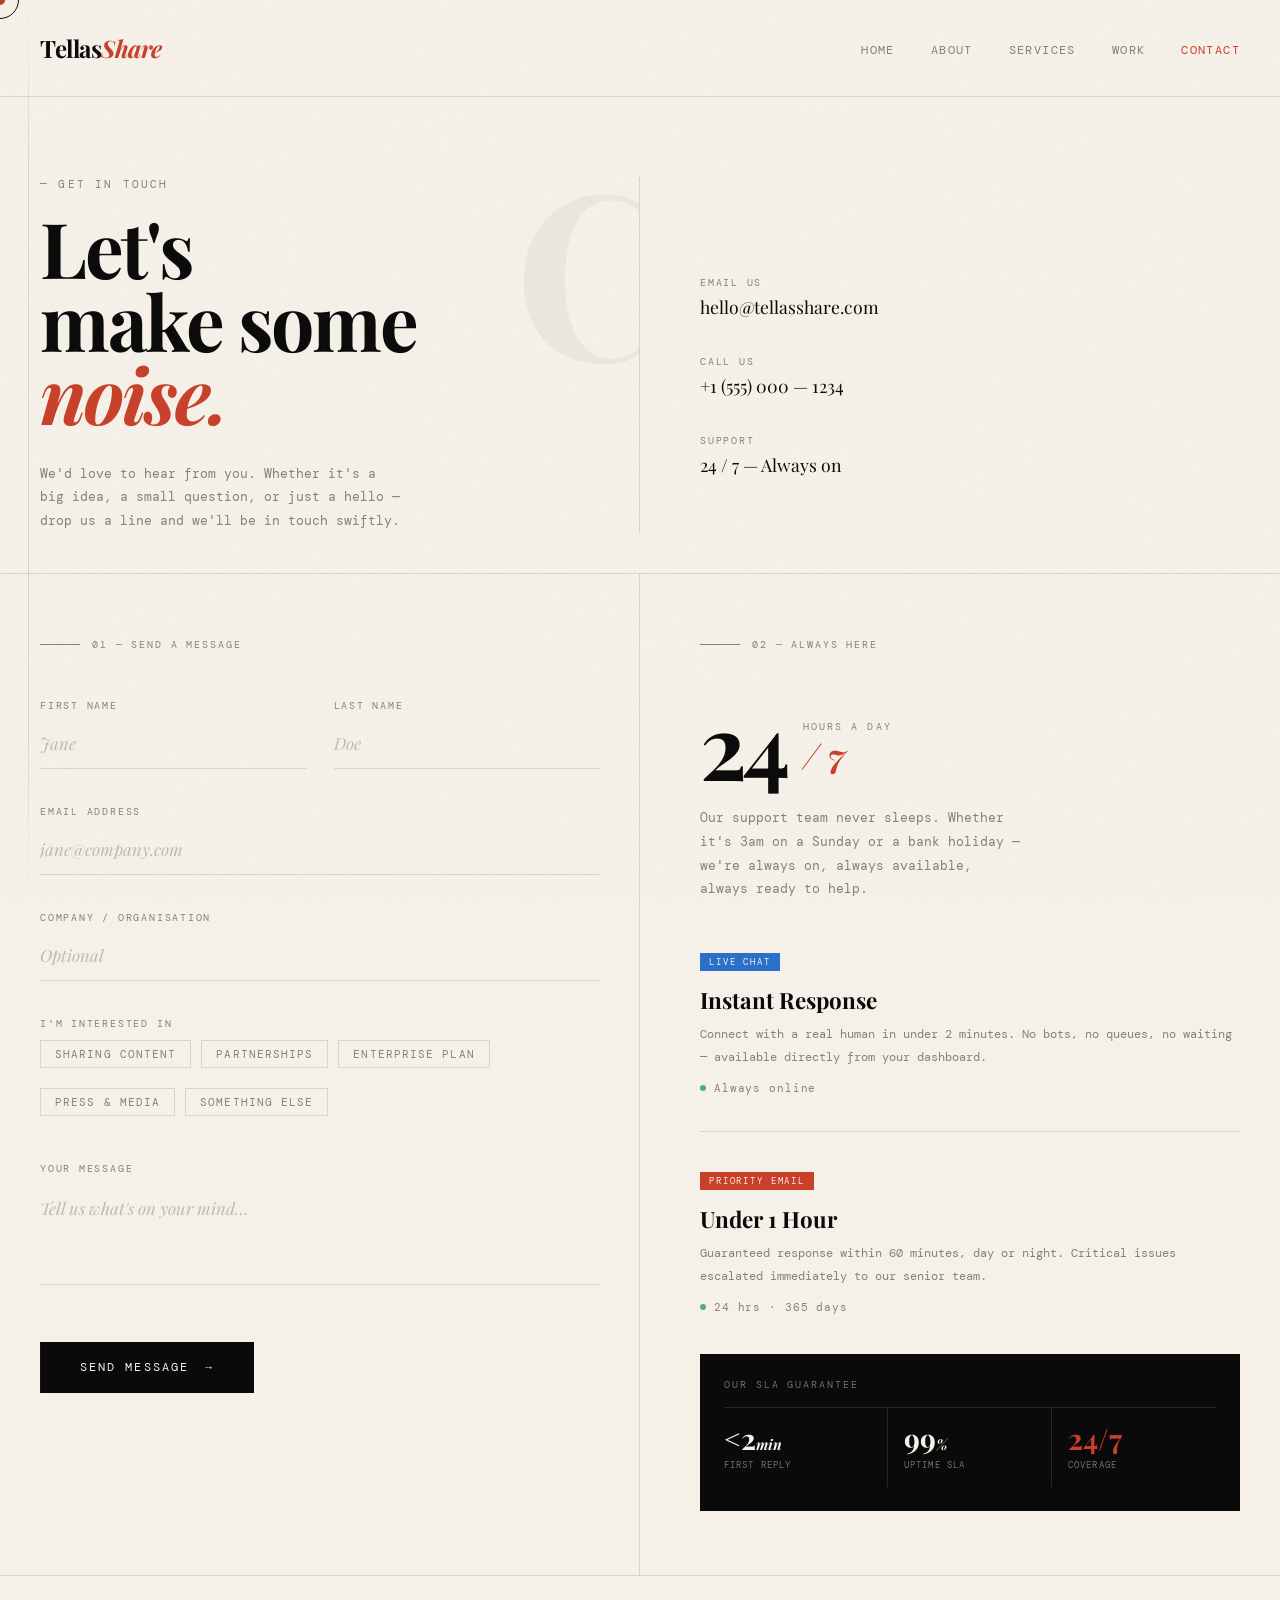
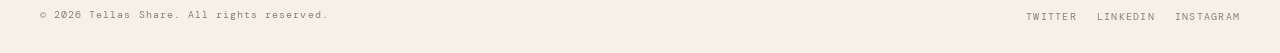
==== contact.html @ 6e826fe4 "Add new and updated files" ====
<!DOCTYPE html>
<html lang="en">
<head>
    <meta charset="UTF-8">
    <meta name="viewport" content="width=device-width, initial-scale=1.0">
    <title>Contact - Tellas Share</title>
    <link rel="preconnect" href="https://fonts.googleapis.com">
    <link href="https://fonts.googleapis.com/css2?family=Playfair+Display:ital,wght@0,400;0,700;1,400&family=DM+Mono:wght@300;400&display=swap" rel="stylesheet">
    <style>
        /* ── Variables ─────────────────────────────────────── */
        :root {
            --ink:    #0a0a0a;
            --paper:  #f5f0e8;
            --accent: #c8402a;
            --accent2:#2a6fc8;
            --muted:  #8a8070;
            --line:   rgba(10,10,10,0.12);
        }

        /* ── Reset ─────────────────────────────────────────── */
        *, *::before, *::after { box-sizing: border-box; margin: 0; padding: 0; }
        html { scroll-behavior: smooth; }

        /* ── Base ──────────────────────────────────────────── */
        body {
            background: var(--paper);
            color: var(--ink);
            font-family: 'DM Mono', monospace;
            min-height: 100vh;
            overflow-x: hidden;
            cursor: none;
        }

        /* ── Noise overlay ─────────────────────────────────── */
        body::before {
            content: '';
            position: fixed; inset: 0;
            background-image: url("data:image/svg+xml,%3Csvg viewBox='0 0 256 256' xmlns='http://www.w3.org/2000/svg'%3E%3Cfilter id='n'%3E%3CfeTurbulence type='fractalNoise' baseFrequency='0.9' numOctaves='4' stitchTiles='stitch'/%3E%3C/filter%3E%3Crect width='100%25' height='100%25' filter='url(%23n)' opacity='0.04'/%3E%3C/svg%3E");
            pointer-events: none;
            z-index: 1000;
            opacity: 0.5;
        }

        /* ── Custom cursor ─────────────────────────────────── */
        .cursor {
            position: fixed;
            width: 10px; height: 10px;
            background: var(--accent);
            border-radius: 50%;
            pointer-events: none;
            z-index: 9999;
            transform: translate(-50%, -50%);
            transition: width 0.2s, height 0.2s, background 0.2s;
            mix-blend-mode: multiply;
        }
        .cursor-ring {
            position: fixed;
            width: 38px; height: 38px;
            border: 1.5px solid var(--ink);
            border-radius: 50%;
            pointer-events: none;
            z-index: 9998;
            transform: translate(-50%, -50%);
            transition: width 0.3s, height 0.3s, border-color 0.2s;
        }

        /* ── Vertical decorative line ──────────────────────── */
        .vline {
            position: fixed;
            left: 28px; top: 0; bottom: 0;
            width: 1px;
            background: linear-gradient(to bottom, transparent, var(--line) 20%, var(--line) 80%, transparent);
            pointer-events: none;
        }

        /* ── Navigation ────────────────────────────────────── */
        nav {
            display: flex;
            justify-content: space-between;
            align-items: center;
            padding: 32px 40px;
            border-bottom: 1px solid var(--line);
        }
        .logo {
            font-family: 'Playfair Display', serif;
            font-size: 1.5rem;
            font-weight: 700;
            letter-spacing: -0.02em;
            color: var(--ink);
            text-decoration: none;
        }
        .logo span { color: var(--accent); font-style: italic; }
        .nav-links { display: flex; gap: 36px; list-style: none; }
        .nav-links a {
            font-family: 'DM Mono', monospace;
            font-size: 0.72rem;
            letter-spacing: 0.12em;
            text-transform: uppercase;
            color: var(--muted);
            text-decoration: none;
            transition: color 0.2s;
        }
        .nav-links a:hover  { color: var(--ink); }
        .nav-links a.active { color: var(--accent); }

        /* ── Hero ──────────────────────────────────────────── */
        .hero {
            padding: 80px 40px 40px;
            display: grid;
            grid-template-columns: 1fr 1fr;
            border-bottom: 1px solid var(--line);
        }
        .hero-left {
            padding-right: 60px;
            border-right: 1px solid var(--line);
            position: relative;
            overflow: hidden;
        }
        .stamp {
            font-family: 'Playfair Display', serif;
            font-size: 18vw;
            line-height: 1;
            font-weight: 700;
            color: rgba(10,10,10,0.04);
            position: absolute;
            right: -2vw; top: -2vw;
            pointer-events: none;
            user-select: none;
            letter-spacing: -0.05em;
        }
        .hero-label {
            font-size: 0.68rem;
            letter-spacing: 0.2em;
            text-transform: uppercase;
            color: var(--muted);
            margin-bottom: 20px;
            opacity: 0;
            animation: fadeUp 0.7s 0.1s forwards;
        }
        .hero-title {
            font-family: 'Playfair Display', serif;
            font-size: clamp(3.5rem, 6vw, 6.5rem);
            line-height: 0.95;
            letter-spacing: -0.03em;
            font-weight: 700;
            margin-bottom: 32px;
            opacity: 0;
            animation: fadeUp 0.8s 0.2s forwards;
        }
        .hero-title em { font-style: italic; color: var(--accent); }
        .hero-desc {
            font-size: 0.82rem;
            line-height: 1.8;
            color: var(--muted);
            max-width: 360px;
            opacity: 0;
            animation: fadeUp 0.8s 0.35s forwards;
        }
        .hero-right {
            padding-left: 60px;
            display: flex;
            flex-direction: column;
            justify-content: flex-end;
            padding-bottom: 20px;
        }
        .info-block {
            margin-bottom: 36px;
            opacity: 0;
            animation: fadeUp 0.8s forwards;
        }
        .info-block:nth-child(1) { animation-delay: 0.3s; }
        .info-block:nth-child(2) { animation-delay: 0.45s; }
        .info-block:nth-child(3) { animation-delay: 0.6s; }
        .info-label {
            font-size: 0.62rem;
            letter-spacing: 0.18em;
            text-transform: uppercase;
            color: var(--muted);
            margin-bottom: 6px;
        }
        .info-value {
            font-family: 'Playfair Display', serif;
            font-size: 1.1rem;
            color: var(--ink);
            text-decoration: none;
            display: inline-block;
            transition: color 0.2s;
        }
        .info-value:hover { color: var(--accent); }

        /* ── Contact section ───────────────────────────────── */
        .contact-section {
            display: grid;
            grid-template-columns: 1fr 1fr;
            min-height: 65vh;
        }

        /* ── Form panel ────────────────────────────────────── */
        .form-panel {
            padding: 64px 40px;
            border-right: 1px solid var(--line);
        }
        .section-counter {
            font-size: 0.65rem;
            letter-spacing: 0.18em;
            text-transform: uppercase;
            color: var(--muted);
            margin-bottom: 48px;
            display: flex;
            align-items: center;
            gap: 12px;
        }
        .section-counter::before {
            content: '';
            width: 40px; height: 1px;
            background: var(--muted);
            display: block;
        }
        .form-group {
            margin-bottom: 36px;
            opacity: 0;
            animation: fadeUp 0.7s forwards;
        }
        .form-group:nth-child(1) { animation-delay: 0.5s; }
        .form-group:nth-child(2) { animation-delay: 0.6s; }
        .form-group:nth-child(3) { animation-delay: 0.7s; }
        .form-group:nth-child(4) { animation-delay: 0.8s; }
        .form-group:nth-child(5) { animation-delay: 0.9s; }

        label {
            display: block;
            font-size: 0.62rem;
            letter-spacing: 0.18em;
            text-transform: uppercase;
            color: var(--muted);
            margin-bottom: 10px;
            transition: color 0.2s;
        }
        .form-group:focus-within label { color: var(--accent); }

        input, textarea {
            width: 100%;
            background: transparent;
            border: none;
            border-bottom: 1.5px solid var(--line);
            padding: 10px 0 14px;
            font-family: 'Playfair Display', serif;
            font-size: 1.05rem;
            color: var(--ink);
            outline: none;
            transition: border-color 0.25s;
            -webkit-appearance: none;
        }
        input:focus, textarea:focus { border-bottom-color: var(--ink); }
        textarea { resize: none; height: 100px; line-height: 1.6; }
        input::placeholder, textarea::placeholder { color: #c0b9ad; font-style: italic; }

        .form-row {
            display: grid;
            grid-template-columns: 1fr 1fr;
            gap: 28px;
        }

        /* ── Chips ─────────────────────────────────────────── */
        .checkbox-group {
            display: flex;
            flex-wrap: wrap;
            gap: 10px;
            margin-top: 4px;
        }
        .chip {
            display: inline-flex;
            align-items: center;
            gap: 6px;
            border: 1px solid var(--line);
            padding: 6px 14px;
            font-size: 0.68rem;
            letter-spacing: 0.1em;
            text-transform: uppercase;
            cursor: pointer;
            user-select: none;
            transition: border-color 0.2s, background 0.2s, color 0.2s;
        }
        .chip input[type="checkbox"] { display: none; }
        .chip:hover { border-color: var(--ink); }
        .chip.selected { background: var(--ink); border-color: var(--ink); color: var(--paper); }

        /* ── Submit button ─────────────────────────────────── */
        .submit-wrap {
            margin-top: 52px;
            opacity: 0;
            animation: fadeUp 0.7s 1s forwards;
        }
        .btn-submit {
            display: inline-flex;
            align-items: center;
            gap: 16px;
            background: var(--ink);
            color: var(--paper);
            border: none;
            padding: 18px 40px;
            font-family: 'DM Mono', monospace;
            font-size: 0.72rem;
            letter-spacing: 0.18em;
            text-transform: uppercase;
            cursor: pointer;
            position: relative;
            overflow: hidden;
        }
        .btn-submit::after {
            content: '';
            position: absolute; inset: 0;
            background: var(--accent);
            transform: translateX(-100%);
            transition: transform 0.4s cubic-bezier(.25,.46,.45,.94);
        }
        .btn-submit:hover::after { transform: translateX(0); }
        .btn-submit span, .btn-arrow { position: relative; z-index: 1; }
        .btn-arrow { transition: transform 0.3s; }
        .btn-submit:hover .btn-arrow { transform: translateX(6px); }

        /* ── Success state ─────────────────────────────────── */
        .success-msg {
            display: none;
            text-align: center;
            padding: 80px 20px;
        }
        .success-msg.show { display: block; animation: fadeUp 0.7s forwards; }
        .success-icon {
            font-family: 'Playfair Display', serif;
            font-size: 5rem;
            color: var(--accent);
            display: block;
            margin-bottom: 20px;
        }
        .success-msg h2 {
            font-family: 'Playfair Display', serif;
            font-size: 2.4rem;
            margin-bottom: 12px;
        }
        .success-msg p { font-size: 0.8rem; color: var(--muted); letter-spacing: 0.06em; }

        /* ── Side panel ────────────────────────────────────── */
        .side-panel {
            padding: 64px 40px 64px 60px;
            display: flex;
            flex-direction: column;
            justify-content: space-between;
        }

        .support-headline {
            display: flex;
            align-items: flex-end;
            gap: 16px;
            margin-bottom: 18px;
            opacity: 0;
            animation: fadeUp 0.8s 0.5s forwards;
        }
        .support-big {
            font-family: 'Playfair Display', serif;
            font-size: clamp(4rem, 7vw, 7rem);
            line-height: 1;
            font-weight: 700;
            letter-spacing: -0.04em;
            color: var(--ink);
        }
        .support-sub { padding-bottom: 14px; }
        .support-sub .sub-label {
            font-family: 'DM Mono', monospace;
            font-size: 0.65rem;
            letter-spacing: 0.2em;
            text-transform: uppercase;
            color: var(--muted);
            display: block;
            margin-bottom: 4px;
        }
        .support-sub .sub-slash {
            font-family: 'Playfair Display', serif;
            font-size: 2.2rem;
            font-weight: 700;
            color: var(--accent);
            font-style: italic;
            line-height: 1;
        }
        .support-desc {
            font-size: 0.82rem;
            line-height: 1.8;
            color: var(--muted);
            max-width: 320px;
            margin-bottom: 48px;
            opacity: 0;
            animation: fadeUp 0.8s 0.55s forwards;
        }

        .office-card {
            margin-bottom: 36px;
            padding-bottom: 36px;
            border-bottom: 1px solid var(--line);
        }
        .office-card:last-of-type { border-bottom: none; margin-bottom: 0; padding-bottom: 0; }
        .office-card:nth-of-type(1) { opacity: 0; animation: fadeUp 0.8s 0.65s forwards; }
        .office-card:nth-of-type(2) { opacity: 0; animation: fadeUp 0.8s 0.80s forwards; }

        .office-tag {
            display: inline-block;
            font-size: 0.58rem;
            letter-spacing: 0.2em;
            text-transform: uppercase;
            color: var(--paper);
            background: var(--accent2);
            padding: 3px 9px;
            margin-bottom: 14px;
        }
        .office-city {
            font-family: 'Playfair Display', serif;
            font-size: 1.4rem;
            font-weight: 700;
            margin-bottom: 8px;
        }
        .office-addr { font-size: 0.76rem; line-height: 1.9; color: var(--muted); }
        .office-hours {
            margin-top: 12px;
            font-size: 0.68rem;
            letter-spacing: 0.08em;
            color: var(--muted);
            display: flex;
            align-items: center;
            gap: 8px;
        }
        .dot {
            width: 6px; height: 6px;
            border-radius: 50%;
            background: #4caf7d;
            flex-shrink: 0;
            animation: pulse 2s infinite;
        }

        /* ── SLA strip ─────────────────────────────────────── */
        .sla-strip {
            margin-top: 40px;
            padding: 24px;
            background: var(--ink);
            opacity: 0;
            animation: fadeUp 0.8s 0.95s forwards;
        }
        .sla-title {
            font-family: 'DM Mono', monospace;
            font-size: 0.6rem;
            letter-spacing: 0.2em;
            text-transform: uppercase;
            color: rgba(245,240,232,0.45);
            margin-bottom: 16px;
        }
        .sla-grid {
            display: grid;
            grid-template-columns: 1fr 1fr 1fr;
            border-top: 1px solid rgba(245,240,232,0.12);
        }
        .sla-cell { padding: 16px 0; }
        .sla-cell:not(:last-child) {
            border-right: 1px solid rgba(245,240,232,0.12);
            padding-right: 16px;
        }
        .sla-cell:not(:first-child) { padding-left: 16px; }
        .sla-num {
            font-family: 'Playfair Display', serif;
            font-size: 1.8rem;
            font-weight: 700;
            color: #f5f0e8;
            line-height: 1;
        }
        .sla-num em { font-size: 0.9rem; font-style: italic; }
        .sla-num.red { color: var(--accent); }
        .sla-sub {
            font-family: 'DM Mono', monospace;
            font-size: 0.58rem;
            letter-spacing: 0.12em;
            text-transform: uppercase;
            color: rgba(245,240,232,0.45);
            margin-top: 6px;
        }

        /* ── Footer ────────────────────────────────────────── */
        footer {
            border-top: 1px solid var(--line);
            padding: 28px 40px;
            display: flex;
            justify-content: space-between;
            align-items: center;
        }
        .footer-copy { font-size: 0.65rem; letter-spacing: 0.1em; color: var(--muted); }
        .social-links { display: flex; gap: 20px; list-style: none; }
        .social-links a {
            font-size: 0.65rem;
            letter-spacing: 0.12em;
            text-transform: uppercase;
            color: var(--muted);
            text-decoration: none;
            transition: color 0.2s;
        }
        .social-links a:hover { color: var(--accent); }

        /* ── Keyframes ─────────────────────────────────────── */
        @keyframes fadeUp {
            from { opacity: 0; transform: translateY(22px); }
            to   { opacity: 1; transform: translateY(0); }
        }
        @keyframes pulse {
            0%, 100% { opacity: 1; transform: scale(1); }
            50%       { opacity: 0.4; transform: scale(1.5); }
        }

        /* ── Responsive ────────────────────────────────────── */
        @media (max-width: 800px) {
            nav { padding: 24px 20px; }
            .nav-links { display: none; }
            .hero { grid-template-columns: 1fr; padding: 48px 20px 32px; }
            .hero-left { border-right: none; padding-right: 0; padding-bottom: 36px; border-bottom: 1px solid var(--line); }
            .hero-right { padding-left: 0; padding-top: 32px; }
            .contact-section { grid-template-columns: 1fr; }
            .form-panel { border-right: none; padding: 40px 20px; }
            .side-panel { padding: 40px 20px; }
            .form-row { grid-template-columns: 1fr; gap: 0; }
            footer { flex-direction: column; gap: 16px; padding: 20px; text-align: center; }
            .stamp { display: none; }
            .vline { display: none; }
        }
    </style>
</head>
<body>

<div class="vline"></div>
<div class="cursor" id="cursor"></div>
<div class="cursor-ring" id="cursorRing"></div>

<!-- ── NAV ─────────────────────────────────────────────────── -->
<nav>
    <a href="#" class="logo">Tellas<span>Share</span></a>
    <ul class="nav-links">
        <li><a href="#">Home</a></li>
        <li><a href="#">About</a></li>
        <li><a href="#">Services</a></li>
        <li><a href="#">Work</a></li>
        <li><a href="#" class="active">Contact</a></li>
    </ul>
</nav>

<!-- ── HERO ────────────────────────────────────────────────── -->
<section class="hero">
    <div class="hero-left">
        <div class="stamp">C</div>
        <p class="hero-label">— Get in touch</p>
        <h1 class="hero-title">Let's<br>make some<br><em>noise.</em></h1>
        <p class="hero-desc">We'd love to hear from you. Whether it's a big idea, a small question, or just a hello — drop us a line and we'll be in touch swiftly.</p>
    </div>
    <div class="hero-right">
        <div class="info-block">
            <p class="info-label">Email Us</p>
            <a href="mailto:hello@tellasshare.com" class="info-value">hello@tellasshare.com</a>
        </div>
        <div class="info-block">
            <p class="info-label">Call Us</p>
            <a href="tel:+15550001234" class="info-value">+1 (555) 000 — 1234</a>
        </div>
        <div class="info-block">
            <p class="info-label">Support</p>
            <span class="info-value" style="cursor:default;">24 / 7 — Always on</span>
        </div>
    </div>
</section>

<!-- ── BODY ─────────────────────────────────────────────────── -->
<section class="contact-section">

    <!-- Left: Form -->
    <div class="form-panel">
        <p class="section-counter">01 — Send a Message</p>

        <div id="formWrap">
            <div class="form-group">
                <div class="form-row">
                    <div>
                        <label for="fname">First Name</label>
                        <input type="text" id="fname" placeholder="Jane">
                    </div>
                    <div>
                        <label for="lname">Last Name</label>
                        <input type="text" id="lname" placeholder="Doe">
                    </div>
                </div>
            </div>

            <div class="form-group">
                <label for="email">Email Address</label>
                <input type="email" id="email" placeholder="jane@company.com">
            </div>

            <div class="form-group">
                <label for="company">Company / Organisation</label>
                <input type="text" id="company" placeholder="Optional">
            </div>

            <div class="form-group">
                <label>I'm interested in</label>
                <div class="checkbox-group">
                    <label class="chip" onclick="toggleChip(this)"><input type="checkbox"> Sharing Content</label>
                    <label class="chip" onclick="toggleChip(this)"><input type="checkbox"> Partnerships</label>
                    <label class="chip" onclick="toggleChip(this)"><input type="checkbox"> Enterprise Plan</label>
                    <label class="chip" onclick="toggleChip(this)"><input type="checkbox"> Press &amp; Media</label>
                    <label class="chip" onclick="toggleChip(this)"><input type="checkbox"> Something Else</label>
                </div>
            </div>

            <div class="form-group">
                <label for="msg">Your Message</label>
                <textarea id="msg" placeholder="Tell us what's on your mind…"></textarea>
            </div>

            <div class="submit-wrap">
                <button class="btn-submit" onclick="submitForm()">
                    <span>Send Message</span>
                    <span class="btn-arrow">→</span>
                </button>
            </div>
        </div>

        <div class="success-msg" id="successMsg">
            <span class="success-icon">✦</span>
            <h2>Message Received.</h2>
            <p>Our team is available 24/7 — expect a reply very soon.</p>
        </div>
    </div>

    <!-- Right: 24/7 Support -->
    <div class="side-panel">
        <div>
            <p class="section-counter">02 — Always Here</p>

            <div class="support-headline">
                <span class="support-big">24</span>
                <div class="support-sub">
                    <span class="sub-label">Hours a day</span>
                    <span class="sub-slash">/ 7</span>
                </div>
            </div>

            <p class="support-desc">Our support team never sleeps. Whether it's 3am on a Sunday or a bank holiday — we're always on, always available, always ready to help.</p>

            <div class="office-card">
                <span class="office-tag" style="background:var(--accent2);">Live Chat</span>
                <p class="office-city">Instant Response</p>
                <p class="office-addr">Connect with a real human in under 2 minutes. No bots, no queues, no waiting — available directly from your dashboard.</p>
                <p class="office-hours"><span class="dot"></span> Always online</p>
            </div>

            <div class="office-card">
                <span class="office-tag" style="background:var(--accent);">Priority Email</span>
                <p class="office-city">Under 1 Hour</p>
                <p class="office-addr">Guaranteed response within 60 minutes, day or night. Critical issues escalated immediately to our senior team.</p>
                <p class="office-hours"><span class="dot"></span> 24 hrs · 365 days</p>
            </div>
        </div>

        <div class="sla-strip">
            <p class="sla-title">Our SLA Guarantee</p>
            <div class="sla-grid">
                <div class="sla-cell">
                    <p class="sla-num">&lt;2<em>min</em></p>
                    <p class="sla-sub">First reply</p>
                </div>
                <div class="sla-cell">
                    <p class="sla-num">99<em>%</em></p>
                    <p class="sla-sub">Uptime SLA</p>
                </div>
                <div class="sla-cell">
                    <p class="sla-num red">24/7</p>
                    <p class="sla-sub">Coverage</p>
                </div>
            </div>
        </div>
    </div>

</section>

<!-- ── FOOTER ───────────────────────────────────────────────── -->
<footer>
    <p class="footer-copy">© 2026 Tellas Share. All rights reserved.</p>
    <ul class="social-links">
        <li><a href="#">Twitter</a></li>
        <li><a href="#">LinkedIn</a></li>
        <li><a href="#">Instagram</a></li>
    </ul>
</footer>

<!-- ── JS ───────────────────────────────────────────────────── -->
<script src="contact.js"></script>
</body>
</html>
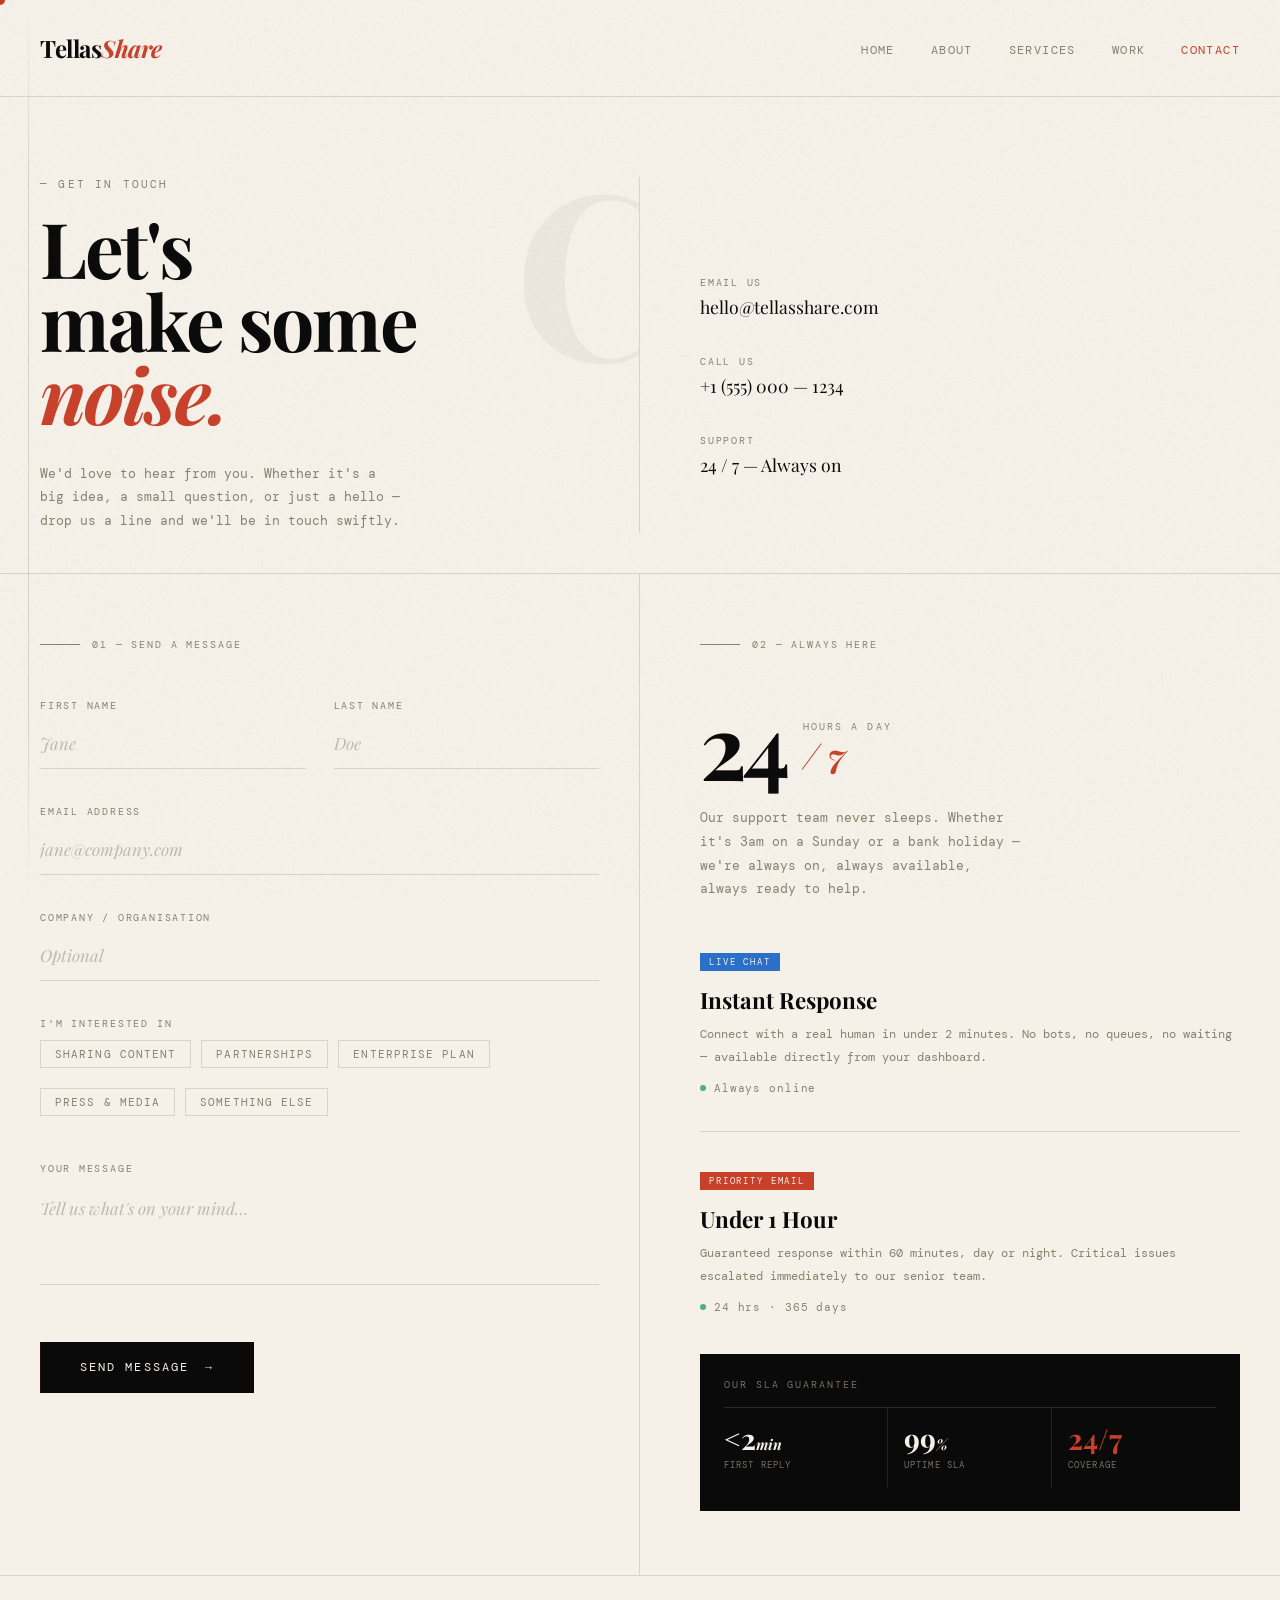
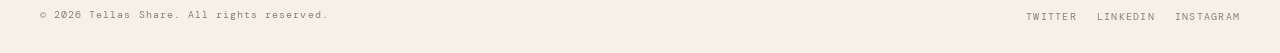
==== commit fbdff3f5: "Add new and updated files" ====
--- a/contact.html
+++ b/contact.html
@@ -249,7 +249,6 @@
             color: var(--ink);
             outline: none;
             transition: border-color 0.25s;
-            -webkit-appearance: none;
         }
         input:focus, textarea:focus { border-bottom-color: var(--ink); }
         textarea { resize: none; height: 100px; line-height: 1.6; }
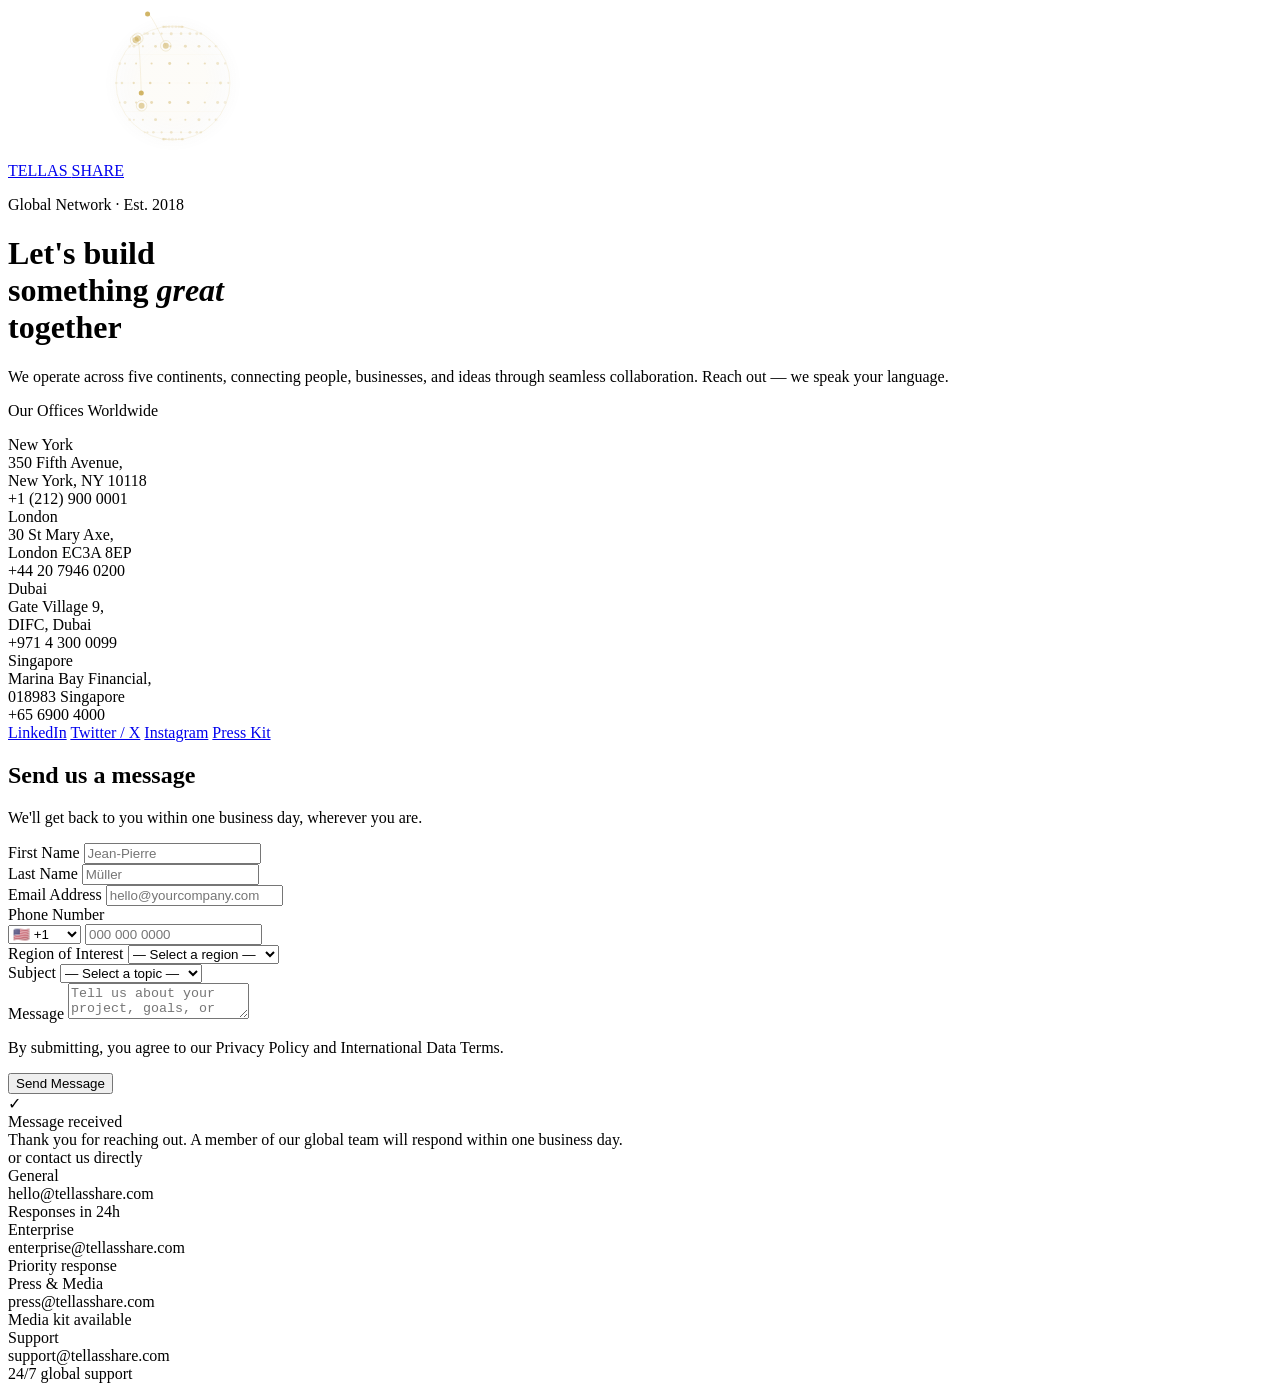
==== commit 131431b5: "Updated files" ====
--- a/contact.html
+++ b/contact.html
@@ -1,697 +1,391 @@
 <!DOCTYPE html>
 <html lang="en">
 <head>
-    <meta charset="UTF-8">
-    <meta name="viewport" content="width=device-width, initial-scale=1.0">
-    <title>Contact - Tellas Share</title>
-    <link rel="preconnect" href="https://fonts.googleapis.com">
-    <link href="https://fonts.googleapis.com/css2?family=Playfair+Display:ital,wght@0,400;0,700;1,400&family=DM+Mono:wght@300;400&display=swap" rel="stylesheet">
-    <style>
-        /* ── Variables ─────────────────────────────────────── */
-        :root {
-            --ink:    #0a0a0a;
-            --paper:  #f5f0e8;
-            --accent: #c8402a;
-            --accent2:#2a6fc8;
-            --muted:  #8a8070;
-            --line:   rgba(10,10,10,0.12);
-        }
-
-        /* ── Reset ─────────────────────────────────────────── */
-        *, *::before, *::after { box-sizing: border-box; margin: 0; padding: 0; }
-        html { scroll-behavior: smooth; }
-
-        /* ── Base ──────────────────────────────────────────── */
-        body {
-            background: var(--paper);
-            color: var(--ink);
-            font-family: 'DM Mono', monospace;
-            min-height: 100vh;
-            overflow-x: hidden;
-            cursor: none;
-        }
-
-        /* ── Noise overlay ─────────────────────────────────── */
-        body::before {
-            content: '';
-            position: fixed; inset: 0;
-            background-image: url("data:image/svg+xml,%3Csvg viewBox='0 0 256 256' xmlns='http://www.w3.org/2000/svg'%3E%3Cfilter id='n'%3E%3CfeTurbulence type='fractalNoise' baseFrequency='0.9' numOctaves='4' stitchTiles='stitch'/%3E%3C/filter%3E%3Crect width='100%25' height='100%25' filter='url(%23n)' opacity='0.04'/%3E%3C/svg%3E");
-            pointer-events: none;
-            z-index: 1000;
-            opacity: 0.5;
-        }
-
-        /* ── Custom cursor ─────────────────────────────────── */
-        .cursor {
-            position: fixed;
-            width: 10px; height: 10px;
-            background: var(--accent);
-            border-radius: 50%;
-            pointer-events: none;
-            z-index: 9999;
-            transform: translate(-50%, -50%);
-            transition: width 0.2s, height 0.2s, background 0.2s;
-            mix-blend-mode: multiply;
-        }
-        .cursor-ring {
-            position: fixed;
-            width: 38px; height: 38px;
-            border: 1.5px solid var(--ink);
-            border-radius: 50%;
-            pointer-events: none;
-            z-index: 9998;
-            transform: translate(-50%, -50%);
-            transition: width 0.3s, height 0.3s, border-color 0.2s;
-        }
-
-        /* ── Vertical decorative line ──────────────────────── */
-        .vline {
-            position: fixed;
-            left: 28px; top: 0; bottom: 0;
-            width: 1px;
-            background: linear-gradient(to bottom, transparent, var(--line) 20%, var(--line) 80%, transparent);
-            pointer-events: none;
-        }
-
-        /* ── Navigation ────────────────────────────────────── */
-        nav {
-            display: flex;
-            justify-content: space-between;
-            align-items: center;
-            padding: 32px 40px;
-            border-bottom: 1px solid var(--line);
-        }
-        .logo {
-            font-family: 'Playfair Display', serif;
-            font-size: 1.5rem;
-            font-weight: 700;
-            letter-spacing: -0.02em;
-            color: var(--ink);
-            text-decoration: none;
-        }
-        .logo span { color: var(--accent); font-style: italic; }
-        .nav-links { display: flex; gap: 36px; list-style: none; }
-        .nav-links a {
-            font-family: 'DM Mono', monospace;
-            font-size: 0.72rem;
-            letter-spacing: 0.12em;
-            text-transform: uppercase;
-            color: var(--muted);
-            text-decoration: none;
-            transition: color 0.2s;
-        }
-        .nav-links a:hover  { color: var(--ink); }
-        .nav-links a.active { color: var(--accent); }
-
-        /* ── Hero ──────────────────────────────────────────── */
-        .hero {
-            padding: 80px 40px 40px;
-            display: grid;
-            grid-template-columns: 1fr 1fr;
-            border-bottom: 1px solid var(--line);
-        }
-        .hero-left {
-            padding-right: 60px;
-            border-right: 1px solid var(--line);
-            position: relative;
-            overflow: hidden;
-        }
-        .stamp {
-            font-family: 'Playfair Display', serif;
-            font-size: 18vw;
-            line-height: 1;
-            font-weight: 700;
-            color: rgba(10,10,10,0.04);
-            position: absolute;
-            right: -2vw; top: -2vw;
-            pointer-events: none;
-            user-select: none;
-            letter-spacing: -0.05em;
-        }
-        .hero-label {
-            font-size: 0.68rem;
-            letter-spacing: 0.2em;
-            text-transform: uppercase;
-            color: var(--muted);
-            margin-bottom: 20px;
-            opacity: 0;
-            animation: fadeUp 0.7s 0.1s forwards;
-        }
-        .hero-title {
-            font-family: 'Playfair Display', serif;
-            font-size: clamp(3.5rem, 6vw, 6.5rem);
-            line-height: 0.95;
-            letter-spacing: -0.03em;
-            font-weight: 700;
-            margin-bottom: 32px;
-            opacity: 0;
-            animation: fadeUp 0.8s 0.2s forwards;
-        }
-        .hero-title em { font-style: italic; color: var(--accent); }
-        .hero-desc {
-            font-size: 0.82rem;
-            line-height: 1.8;
-            color: var(--muted);
-            max-width: 360px;
-            opacity: 0;
-            animation: fadeUp 0.8s 0.35s forwards;
-        }
-        .hero-right {
-            padding-left: 60px;
-            display: flex;
-            flex-direction: column;
-            justify-content: flex-end;
-            padding-bottom: 20px;
-        }
-        .info-block {
-            margin-bottom: 36px;
-            opacity: 0;
-            animation: fadeUp 0.8s forwards;
-        }
-        .info-block:nth-child(1) { animation-delay: 0.3s; }
-        .info-block:nth-child(2) { animation-delay: 0.45s; }
-        .info-block:nth-child(3) { animation-delay: 0.6s; }
-        .info-label {
-            font-size: 0.62rem;
-            letter-spacing: 0.18em;
-            text-transform: uppercase;
-            color: var(--muted);
-            margin-bottom: 6px;
-        }
-        .info-value {
-            font-family: 'Playfair Display', serif;
-            font-size: 1.1rem;
-            color: var(--ink);
-            text-decoration: none;
-            display: inline-block;
-            transition: color 0.2s;
-        }
-        .info-value:hover { color: var(--accent); }
-
-        /* ── Contact section ───────────────────────────────── */
-        .contact-section {
-            display: grid;
-            grid-template-columns: 1fr 1fr;
-            min-height: 65vh;
-        }
-
-        /* ── Form panel ────────────────────────────────────── */
-        .form-panel {
-            padding: 64px 40px;
-            border-right: 1px solid var(--line);
-        }
-        .section-counter {
-            font-size: 0.65rem;
-            letter-spacing: 0.18em;
-            text-transform: uppercase;
-            color: var(--muted);
-            margin-bottom: 48px;
-            display: flex;
-            align-items: center;
-            gap: 12px;
-        }
-        .section-counter::before {
-            content: '';
-            width: 40px; height: 1px;
-            background: var(--muted);
-            display: block;
-        }
-        .form-group {
-            margin-bottom: 36px;
-            opacity: 0;
-            animation: fadeUp 0.7s forwards;
-        }
-        .form-group:nth-child(1) { animation-delay: 0.5s; }
-        .form-group:nth-child(2) { animation-delay: 0.6s; }
-        .form-group:nth-child(3) { animation-delay: 0.7s; }
-        .form-group:nth-child(4) { animation-delay: 0.8s; }
-        .form-group:nth-child(5) { animation-delay: 0.9s; }
-
-        label {
-            display: block;
-            font-size: 0.62rem;
-            letter-spacing: 0.18em;
-            text-transform: uppercase;
-            color: var(--muted);
-            margin-bottom: 10px;
-            transition: color 0.2s;
-        }
-        .form-group:focus-within label { color: var(--accent); }
-
-        input, textarea {
-            width: 100%;
-            background: transparent;
-            border: none;
-            border-bottom: 1.5px solid var(--line);
-            padding: 10px 0 14px;
-            font-family: 'Playfair Display', serif;
-            font-size: 1.05rem;
-            color: var(--ink);
-            outline: none;
-            transition: border-color 0.25s;
-        }
-        input:focus, textarea:focus { border-bottom-color: var(--ink); }
-        textarea { resize: none; height: 100px; line-height: 1.6; }
-        input::placeholder, textarea::placeholder { color: #c0b9ad; font-style: italic; }
-
-        .form-row {
-            display: grid;
-            grid-template-columns: 1fr 1fr;
-            gap: 28px;
-        }
-
-        /* ── Chips ─────────────────────────────────────────── */
-        .checkbox-group {
-            display: flex;
-            flex-wrap: wrap;
-            gap: 10px;
-            margin-top: 4px;
-        }
-        .chip {
-            display: inline-flex;
-            align-items: center;
-            gap: 6px;
-            border: 1px solid var(--line);
-            padding: 6px 14px;
-            font-size: 0.68rem;
-            letter-spacing: 0.1em;
-            text-transform: uppercase;
-            cursor: pointer;
-            user-select: none;
-            transition: border-color 0.2s, background 0.2s, color 0.2s;
-        }
-        .chip input[type="checkbox"] { display: none; }
-        .chip:hover { border-color: var(--ink); }
-        .chip.selected { background: var(--ink); border-color: var(--ink); color: var(--paper); }
-
-        /* ── Submit button ─────────────────────────────────── */
-        .submit-wrap {
-            margin-top: 52px;
-            opacity: 0;
-            animation: fadeUp 0.7s 1s forwards;
-        }
-        .btn-submit {
-            display: inline-flex;
-            align-items: center;
-            gap: 16px;
-            background: var(--ink);
-            color: var(--paper);
-            border: none;
-            padding: 18px 40px;
-            font-family: 'DM Mono', monospace;
-            font-size: 0.72rem;
-            letter-spacing: 0.18em;
-            text-transform: uppercase;
-            cursor: pointer;
-            position: relative;
-            overflow: hidden;
-        }
-        .btn-submit::after {
-            content: '';
-            position: absolute; inset: 0;
-            background: var(--accent);
-            transform: translateX(-100%);
-            transition: transform 0.4s cubic-bezier(.25,.46,.45,.94);
-        }
-        .btn-submit:hover::after { transform: translateX(0); }
-        .btn-submit span, .btn-arrow { position: relative; z-index: 1; }
-        .btn-arrow { transition: transform 0.3s; }
-        .btn-submit:hover .btn-arrow { transform: translateX(6px); }
-
-        /* ── Success state ─────────────────────────────────── */
-        .success-msg {
-            display: none;
-            text-align: center;
-            padding: 80px 20px;
-        }
-        .success-msg.show { display: block; animation: fadeUp 0.7s forwards; }
-        .success-icon {
-            font-family: 'Playfair Display', serif;
-            font-size: 5rem;
-            color: var(--accent);
-            display: block;
-            margin-bottom: 20px;
-        }
-        .success-msg h2 {
-            font-family: 'Playfair Display', serif;
-            font-size: 2.4rem;
-            margin-bottom: 12px;
-        }
-        .success-msg p { font-size: 0.8rem; color: var(--muted); letter-spacing: 0.06em; }
-
-        /* ── Side panel ────────────────────────────────────── */
-        .side-panel {
-            padding: 64px 40px 64px 60px;
-            display: flex;
-            flex-direction: column;
-            justify-content: space-between;
-        }
-
-        .support-headline {
-            display: flex;
-            align-items: flex-end;
-            gap: 16px;
-            margin-bottom: 18px;
-            opacity: 0;
-            animation: fadeUp 0.8s 0.5s forwards;
-        }
-        .support-big {
-            font-family: 'Playfair Display', serif;
-            font-size: clamp(4rem, 7vw, 7rem);
-            line-height: 1;
-            font-weight: 700;
-            letter-spacing: -0.04em;
-            color: var(--ink);
-        }
-        .support-sub { padding-bottom: 14px; }
-        .support-sub .sub-label {
-            font-family: 'DM Mono', monospace;
-            font-size: 0.65rem;
-            letter-spacing: 0.2em;
-            text-transform: uppercase;
-            color: var(--muted);
-            display: block;
-            margin-bottom: 4px;
-        }
-        .support-sub .sub-slash {
-            font-family: 'Playfair Display', serif;
-            font-size: 2.2rem;
-            font-weight: 700;
-            color: var(--accent);
-            font-style: italic;
-            line-height: 1;
-        }
-        .support-desc {
-            font-size: 0.82rem;
-            line-height: 1.8;
-            color: var(--muted);
-            max-width: 320px;
-            margin-bottom: 48px;
-            opacity: 0;
-            animation: fadeUp 0.8s 0.55s forwards;
-        }
-
-        .office-card {
-            margin-bottom: 36px;
-            padding-bottom: 36px;
-            border-bottom: 1px solid var(--line);
-        }
-        .office-card:last-of-type { border-bottom: none; margin-bottom: 0; padding-bottom: 0; }
-        .office-card:nth-of-type(1) { opacity: 0; animation: fadeUp 0.8s 0.65s forwards; }
-        .office-card:nth-of-type(2) { opacity: 0; animation: fadeUp 0.8s 0.80s forwards; }
-
-        .office-tag {
-            display: inline-block;
-            font-size: 0.58rem;
-            letter-spacing: 0.2em;
-            text-transform: uppercase;
-            color: var(--paper);
-            background: var(--accent2);
-            padding: 3px 9px;
-            margin-bottom: 14px;
-        }
-        .office-city {
-            font-family: 'Playfair Display', serif;
-            font-size: 1.4rem;
-            font-weight: 700;
-            margin-bottom: 8px;
-        }
-        .office-addr { font-size: 0.76rem; line-height: 1.9; color: var(--muted); }
-        .office-hours {
-            margin-top: 12px;
-            font-size: 0.68rem;
-            letter-spacing: 0.08em;
-            color: var(--muted);
-            display: flex;
-            align-items: center;
-            gap: 8px;
-        }
-        .dot {
-            width: 6px; height: 6px;
-            border-radius: 50%;
-            background: #4caf7d;
-            flex-shrink: 0;
-            animation: pulse 2s infinite;
-        }
-
-        /* ── SLA strip ─────────────────────────────────────── */
-        .sla-strip {
-            margin-top: 40px;
-            padding: 24px;
-            background: var(--ink);
-            opacity: 0;
-            animation: fadeUp 0.8s 0.95s forwards;
-        }
-        .sla-title {
-            font-family: 'DM Mono', monospace;
-            font-size: 0.6rem;
-            letter-spacing: 0.2em;
-            text-transform: uppercase;
-            color: rgba(245,240,232,0.45);
-            margin-bottom: 16px;
-        }
-        .sla-grid {
-            display: grid;
-            grid-template-columns: 1fr 1fr 1fr;
-            border-top: 1px solid rgba(245,240,232,0.12);
-        }
-        .sla-cell { padding: 16px 0; }
-        .sla-cell:not(:last-child) {
-            border-right: 1px solid rgba(245,240,232,0.12);
-            padding-right: 16px;
-        }
-        .sla-cell:not(:first-child) { padding-left: 16px; }
-        .sla-num {
-            font-family: 'Playfair Display', serif;
-            font-size: 1.8rem;
-            font-weight: 700;
-            color: #f5f0e8;
-            line-height: 1;
-        }
-        .sla-num em { font-size: 0.9rem; font-style: italic; }
-        .sla-num.red { color: var(--accent); }
-        .sla-sub {
-            font-family: 'DM Mono', monospace;
-            font-size: 0.58rem;
-            letter-spacing: 0.12em;
-            text-transform: uppercase;
-            color: rgba(245,240,232,0.45);
-            margin-top: 6px;
-        }
-
-        /* ── Footer ────────────────────────────────────────── */
-        footer {
-            border-top: 1px solid var(--line);
-            padding: 28px 40px;
-            display: flex;
-            justify-content: space-between;
-            align-items: center;
-        }
-        .footer-copy { font-size: 0.65rem; letter-spacing: 0.1em; color: var(--muted); }
-        .social-links { display: flex; gap: 20px; list-style: none; }
-        .social-links a {
-            font-size: 0.65rem;
-            letter-spacing: 0.12em;
-            text-transform: uppercase;
-            color: var(--muted);
-            text-decoration: none;
-            transition: color 0.2s;
-        }
-        .social-links a:hover { color: var(--accent); }
-
-        /* ── Keyframes ─────────────────────────────────────── */
-        @keyframes fadeUp {
-            from { opacity: 0; transform: translateY(22px); }
-            to   { opacity: 1; transform: translateY(0); }
-        }
-        @keyframes pulse {
-            0%, 100% { opacity: 1; transform: scale(1); }
-            50%       { opacity: 0.4; transform: scale(1.5); }
-        }
-
-        /* ── Responsive ────────────────────────────────────── */
-        @media (max-width: 800px) {
-            nav { padding: 24px 20px; }
-            .nav-links { display: none; }
-            .hero { grid-template-columns: 1fr; padding: 48px 20px 32px; }
-            .hero-left { border-right: none; padding-right: 0; padding-bottom: 36px; border-bottom: 1px solid var(--line); }
-            .hero-right { padding-left: 0; padding-top: 32px; }
-            .contact-section { grid-template-columns: 1fr; }
-            .form-panel { border-right: none; padding: 40px 20px; }
-            .side-panel { padding: 40px 20px; }
-            .form-row { grid-template-columns: 1fr; gap: 0; }
-            footer { flex-direction: column; gap: 16px; padding: 20px; text-align: center; }
-            .stamp { display: none; }
-            .vline { display: none; }
-        }
-    </style>
+<meta charset="UTF-8">
+<meta name="viewport" content="width=device-width, initial-scale=1.0">
+<title>Contact Us — Tellas Share</title>
+<link href="https://fonts.googleapis.com/css2?family=Cormorant+Garamond:ital,wght@0,300;0,400;0,600;1,300&family=DM+Sans:wght@300;400;500&display=swap" rel="stylesheet">
+<link href="contact.css">
 </head>
 <body>
 
-<div class="vline"></div>
-<div class="cursor" id="cursor"></div>
-<div class="cursor-ring" id="cursorRing"></div>
-
-<!-- ── NAV ─────────────────────────────────────────────────── -->
-<nav>
-    <a href="#" class="logo">Tellas<span>Share</span></a>
-    <ul class="nav-links">
-        <li><a href="#">Home</a></li>
-        <li><a href="#">About</a></li>
-        <li><a href="#">Services</a></li>
-        <li><a href="#">Work</a></li>
-        <li><a href="#" class="active">Contact</a></li>
-    </ul>
-</nav>
-
-<!-- ── HERO ────────────────────────────────────────────────── -->
-<section class="hero">
-    <div class="hero-left">
-        <div class="stamp">C</div>
-        <p class="hero-label">— Get in touch</p>
-        <h1 class="hero-title">Let's<br>make some<br><em>noise.</em></h1>
-        <p class="hero-desc">We'd love to hear from you. Whether it's a big idea, a small question, or just a hello — drop us a line and we'll be in touch swiftly.</p>
+<canvas id="globe-canvas"></canvas>
+
+<div class="page">
+
+  <!-- ══ LEFT PANEL ══ -->
+  <div class="left">
+    <a href="#" class="logo">
+      <div class="logo-mark"></div>
+      <span class="logo-text">TELLAS <span>SHARE</span></span>
+    </a>
+
+    <p class="eyebrow">Global Network · Est. 2018</p>
+
+    <h1 class="headline">
+      Let's build<br>
+      something <em>great</em><br>
+      together
+    </h1>
+
+    <p class="subtitle">
+      We operate across five continents, connecting people, businesses,
+      and ideas through seamless collaboration. Reach out — we speak your language.
+    </p>
+
+    <p class="offices-label">Our Offices Worldwide</p>
+
+    <div class="offices">
+      <div class="office">
+        <div class="office-city"><span class="flag-dot"></span>New York</div>
+        <div class="office-addr">350 Fifth Avenue,<br>New York, NY 10118</div>
+        <div class="office-phone">+1 (212) 900 0001</div>
+      </div>
+      <div class="office">
+        <div class="office-city"><span class="flag-dot"></span>London</div>
+        <div class="office-addr">30 St Mary Axe,<br>London EC3A 8EP</div>
+        <div class="office-phone">+44 20 7946 0200</div>
+      </div>
+      <div class="office">
+        <div class="office-city"><span class="flag-dot"></span>Dubai</div>
+        <div class="office-addr">Gate Village 9,<br>DIFC, Dubai</div>
+        <div class="office-phone">+971 4 300 0099</div>
+      </div>
+      <div class="office">
+        <div class="office-city"><span class="flag-dot"></span>Singapore</div>
+        <div class="office-addr">Marina Bay Financial,<br>018983 Singapore</div>
+        <div class="office-phone">+65 6900 4000</div>
+      </div>
     </div>
-    <div class="hero-right">
-        <div class="info-block">
-            <p class="info-label">Email Us</p>
-            <a href="mailto:hello@tellasshare.com" class="info-value">hello@tellasshare.com</a>
-        </div>
-        <div class="info-block">
-            <p class="info-label">Call Us</p>
-            <a href="tel:+15550001234" class="info-value">+1 (555) 000 — 1234</a>
-        </div>
-        <div class="info-block">
-            <p class="info-label">Support</p>
-            <span class="info-value" style="cursor:default;">24 / 7 — Always on</span>
-        </div>
+
+    <div class="social-row">
+      <a href="#" class="social-btn">LinkedIn</a>
+      <a href="#" class="social-btn">Twitter / X</a>
+      <a href="#" class="social-btn">Instagram</a>
+      <a href="#" class="social-btn">Press Kit</a>
     </div>
-</section>
-
-<!-- ── BODY ─────────────────────────────────────────────────── -->
-<section class="contact-section">
-
-    <!-- Left: Form -->
-    <div class="form-panel">
-        <p class="section-counter">01 — Send a Message</p>
-
-        <div id="formWrap">
-            <div class="form-group">
-                <div class="form-row">
-                    <div>
-                        <label for="fname">First Name</label>
-                        <input type="text" id="fname" placeholder="Jane">
-                    </div>
-                    <div>
-                        <label for="lname">Last Name</label>
-                        <input type="text" id="lname" placeholder="Doe">
-                    </div>
-                </div>
-            </div>
-
-            <div class="form-group">
-                <label for="email">Email Address</label>
-                <input type="email" id="email" placeholder="jane@company.com">
-            </div>
-
-            <div class="form-group">
-                <label for="company">Company / Organisation</label>
-                <input type="text" id="company" placeholder="Optional">
-            </div>
-
-            <div class="form-group">
-                <label>I'm interested in</label>
-                <div class="checkbox-group">
-                    <label class="chip" onclick="toggleChip(this)"><input type="checkbox"> Sharing Content</label>
-                    <label class="chip" onclick="toggleChip(this)"><input type="checkbox"> Partnerships</label>
-                    <label class="chip" onclick="toggleChip(this)"><input type="checkbox"> Enterprise Plan</label>
-                    <label class="chip" onclick="toggleChip(this)"><input type="checkbox"> Press &amp; Media</label>
-                    <label class="chip" onclick="toggleChip(this)"><input type="checkbox"> Something Else</label>
-                </div>
-            </div>
-
-            <div class="form-group">
-                <label for="msg">Your Message</label>
-                <textarea id="msg" placeholder="Tell us what's on your mind…"></textarea>
-            </div>
-
-            <div class="submit-wrap">
-                <button class="btn-submit" onclick="submitForm()">
-                    <span>Send Message</span>
-                    <span class="btn-arrow">→</span>
-                </button>
-            </div>
-        </div>
-
-        <div class="success-msg" id="successMsg">
-            <span class="success-icon">✦</span>
-            <h2>Message Received.</h2>
-            <p>Our team is available 24/7 — expect a reply very soon.</p>
-        </div>
+  </div>
+
+  <!-- ══ RIGHT PANEL ══ -->
+  <div class="right">
+
+    <div class="form-header">
+      <h2>Send us a message</h2>
+      <p>We'll get back to you within one business day, wherever you are.</p>
     </div>
 
-    <!-- Right: 24/7 Support -->
-    <div class="side-panel">
-        <div>
-            <p class="section-counter">02 — Always Here</p>
-
-            <div class="support-headline">
-                <span class="support-big">24</span>
-                <div class="support-sub">
-                    <span class="sub-label">Hours a day</span>
-                    <span class="sub-slash">/ 7</span>
-                </div>
-            </div>
-
-            <p class="support-desc">Our support team never sleeps. Whether it's 3am on a Sunday or a bank holiday — we're always on, always available, always ready to help.</p>
-
-            <div class="office-card">
-                <span class="office-tag" style="background:var(--accent2);">Live Chat</span>
-                <p class="office-city">Instant Response</p>
-                <p class="office-addr">Connect with a real human in under 2 minutes. No bots, no queues, no waiting — available directly from your dashboard.</p>
-                <p class="office-hours"><span class="dot"></span> Always online</p>
-            </div>
-
-            <div class="office-card">
-                <span class="office-tag" style="background:var(--accent);">Priority Email</span>
-                <p class="office-city">Under 1 Hour</p>
-                <p class="office-addr">Guaranteed response within 60 minutes, day or night. Critical issues escalated immediately to our senior team.</p>
-                <p class="office-hours"><span class="dot"></span> 24 hrs · 365 days</p>
-            </div>
-        </div>
-
-        <div class="sla-strip">
-            <p class="sla-title">Our SLA Guarantee</p>
-            <div class="sla-grid">
-                <div class="sla-cell">
-                    <p class="sla-num">&lt;2<em>min</em></p>
-                    <p class="sla-sub">First reply</p>
-                </div>
-                <div class="sla-cell">
-                    <p class="sla-num">99<em>%</em></p>
-                    <p class="sla-sub">Uptime SLA</p>
-                </div>
-                <div class="sla-cell">
-                    <p class="sla-num red">24/7</p>
-                    <p class="sla-sub">Coverage</p>
-                </div>
-            </div>
-        </div>
+    <form id="contact-form" novalidate>
+      <div class="form-grid">
+
+        <div class="field">
+          <label for="fname">First Name</label>
+          <input type="text" id="fname" placeholder="Jean-Pierre" required>
+        </div>
+
+        <div class="field">
+          <label for="lname">Last Name</label>
+          <input type="text" id="lname" placeholder="Müller" required>
+        </div>
+
+        <div class="field full">
+          <label for="email">Email Address</label>
+          <input type="email" id="email" placeholder="hello@yourcompany.com" required>
+        </div>
+
+        <div class="field full">
+          <label>Phone Number</label>
+          <div class="phone-wrap">
+            <select class="phone-code" id="phone-code">
+              <option value="+1">🇺🇸 +1</option>
+              <option value="+44">🇬🇧 +44</option>
+              <option value="+49">🇩🇪 +49</option>
+              <option value="+33">🇫🇷 +33</option>
+              <option value="+971">🇦🇪 +971</option>
+              <option value="+65">🇸🇬 +65</option>
+              <option value="+81">🇯🇵 +81</option>
+              <option value="+86">🇨🇳 +86</option>
+              <option value="+91">🇮🇳 +91</option>
+              <option value="+55">🇧🇷 +55</option>
+              <option value="+61">🇦🇺 +61</option>
+              <option value="+27">🇿🇦 +27</option>
+            </select>
+            <input type="tel" id="phone-num" class="phone-num" placeholder="000 000 0000">
+          </div>
+        </div>
+
+        <div class="field full">
+          <label for="region">Region of Interest</label>
+          <select id="region">
+            <option value="">— Select a region —</option>
+            <option>Americas</option>
+            <option>Europe & Middle East</option>
+            <option>Asia Pacific</option>
+            <option>Africa</option>
+            <option>Global / Multi-Region</option>
+          </select>
+        </div>
+
+        <div class="field full">
+          <label for="subject">Subject</label>
+          <select id="subject">
+            <option value="">— Select a topic —</option>
+            <option>Partnership Inquiry</option>
+            <option>Enterprise Solutions</option>
+            <option>Press & Media</option>
+            <option>Investor Relations</option>
+            <option>Technical Support</option>
+            <option>General Inquiry</option>
+          </select>
+        </div>
+
+        <div class="field full">
+          <label for="message">Message</label>
+          <textarea id="message" placeholder="Tell us about your project, goals, or how we can help…" required></textarea>
+        </div>
+
+      </div><!-- /form-grid -->
+
+      <div class="submit-row">
+        <p class="privacy-note">By submitting, you agree to our Privacy Policy and International Data Terms.</p>
+        <button type="submit" class="submit-btn">Send Message</button>
+      </div>
+
+      <div class="success-msg" id="success-msg">
+        <div class="success-icon">✓</div>
+        <div class="success-title">Message received</div>
+        <div class="success-body">Thank you for reaching out. A member of our global team will respond within one business day.</div>
+      </div>
+
+    </form>
+
+    <div class="form-divider"><span>or contact us directly</span></div>
+
+    <div class="direct-contacts">
+      <div class="contact-card">
+        <div class="contact-card-type">General</div>
+        <div class="contact-card-val">hello@tellasshare.com</div>
+        <div class="contact-card-sub">Responses in 24h</div>
+      </div>
+      <div class="contact-card">
+        <div class="contact-card-type">Enterprise</div>
+        <div class="contact-card-val">enterprise@tellasshare.com</div>
+        <div class="contact-card-sub">Priority response</div>
+      </div>
+      <div class="contact-card">
+        <div class="contact-card-type">Press & Media</div>
+        <div class="contact-card-val">press@tellasshare.com</div>
+        <div class="contact-card-sub">Media kit available</div>
+      </div>
+      <div class="contact-card">
+        <div class="contact-card-type">Support</div>
+        <div class="contact-card-val">support@tellasshare.com</div>
+        <div class="contact-card-sub">24/7 global support</div>
+      </div>
     </div>
 
-</section>
-
-<!-- ── FOOTER ───────────────────────────────────────────────── -->
-<footer>
-    <p class="footer-copy">© 2026 Tellas Share. All rights reserved.</p>
-    <ul class="social-links">
-        <li><a href="#">Twitter</a></li>
-        <li><a href="#">LinkedIn</a></li>
-        <li><a href="#">Instagram</a></li>
-    </ul>
-</footer>
-
-<!-- ── JS ───────────────────────────────────────────────────── -->
-<script src="contact.js"></script>
+  </div><!-- /right -->
+</div><!-- /page -->
+
+<script>
+/* ── GLOBE CANVAS ── */
+(function() {
+  const canvas = document.getElementById('globe-canvas');
+  const ctx = canvas.getContext('2d');
+  let W, H, cx, cy, radius, nodes = [], arcs = [], frame = 0;
+
+  function resize() {
+    W = canvas.width  = canvas.offsetWidth;
+    H = canvas.height = canvas.offsetHeight;
+    cx = W * 0.55;
+    cy = H * 0.5;
+    radius = Math.min(W, H) * 0.38;
+    buildGlobe();
+  }
+
+  function buildGlobe() {
+    nodes = [];
+    // lat/lon grid points
+    for (let lat = -80; lat <= 80; lat += 20) {
+      for (let lon = -180; lon < 180; lon += 20) {
+        const phi   = (90 - lat) * Math.PI / 180;
+        const theta = (lon + 180) * Math.PI / 180;
+        nodes.push({ lat, lon, phi, theta, pulse: Math.random() * Math.PI * 2 });
+      }
+    }
+
+    // hotspot cities
+    const cities = [
+      { lat: 40.7, lon: -74.0 }, // New York
+      { lat: 51.5, lon: -0.1 },  // London
+      { lat: 25.2, lon: 55.3 },  // Dubai
+      { lat: 1.35, lon: 103.8 }, // Singapore
+      { lat: 48.9, lon:  2.3 },  // Paris
+      { lat: 35.7, lon: 139.7 }, // Tokyo
+      { lat:-33.9, lon: 18.4 },  // Cape Town
+      { lat:-23.5, lon:-46.6 },  // São Paulo
+    ];
+
+    arcs = [];
+    for (let i = 0; i < cities.length; i++) {
+      for (let j = i + 1; j < cities.length; j++) {
+        if (Math.random() < 0.45) {
+          arcs.push({ from: cities[i], to: cities[j], progress: Math.random(), speed: 0.002 + Math.random() * 0.003 });
+        }
+      }
+    }
+  }
+
+  function project(phi, theta, tilt) {
+    // simple spherical projection with Y-axis rotation
+    const x0 = Math.sin(phi) * Math.cos(theta);
+    const y0 = -Math.cos(phi);
+    const z0 = Math.sin(phi) * Math.sin(theta);
+    // rotate around Y
+    const sinR = Math.sin(tilt), cosR = Math.cos(tilt);
+    const x1 = x0 * cosR + z0 * sinR;
+    const y1 = y0;
+    const z1 = -x0 * sinR + z0 * cosR;
+    return { x: cx + x1 * radius, y: cy + y1 * radius, z: z1 };
+  }
+
+  function cityProject(lat, lon, tilt) {
+    const phi   = (90 - lat) * Math.PI / 180;
+    const theta = (lon + 180) * Math.PI / 180;
+    return project(phi, theta, tilt);
+  }
+
+  function lerp(a, b, t) { return a + (b - a) * t; }
+
+  function draw() {
+    ctx.clearRect(0, 0, W, H);
+    const tilt = frame * 0.0015;
+
+    // outer glow
+    const grd = ctx.createRadialGradient(cx, cy, radius * 0.6, cx, cy, radius * 1.2);
+    grd.addColorStop(0, 'rgba(201,168,76,0.04)');
+    grd.addColorStop(1, 'transparent');
+    ctx.fillStyle = grd;
+    ctx.fillRect(0, 0, W, H);
+
+    // globe circle
+    ctx.beginPath();
+    ctx.arc(cx, cy, radius, 0, Math.PI * 2);
+    ctx.strokeStyle = 'rgba(201,168,76,0.12)';
+    ctx.lineWidth = 1;
+    ctx.stroke();
+
+    // grid dots
+    nodes.forEach(n => {
+      const p = project(n.phi, n.theta, tilt);
+      if (p.z < -0.1) return; // back face cull
+      const alpha = 0.15 + p.z * 0.45;
+      const pulsed = 0.5 + 0.5 * Math.sin(n.pulse + frame * 0.02);
+      ctx.beginPath();
+      ctx.arc(p.x, p.y, 1 + pulsed * 0.5, 0, Math.PI * 2);
+      ctx.fillStyle = `rgba(201,168,76,${alpha * 0.7})`;
+      ctx.fill();
+    });
+
+    // latitude lines (dashed)
+    for (let lat = -60; lat <= 60; lat += 30) {
+      ctx.beginPath();
+      let first = true;
+      for (let lon = -180; lon <= 180; lon += 4) {
+        const phi   = (90 - lat) * Math.PI / 180;
+        const theta = (lon + 180) * Math.PI / 180;
+        const p = project(phi, theta, tilt);
+        if (p.z < 0) { first = true; continue; }
+        if (first) { ctx.moveTo(p.x, p.y); first = false; }
+        else ctx.lineTo(p.x, p.y);
+      }
+      ctx.strokeStyle = 'rgba(201,168,76,0.06)';
+      ctx.lineWidth = 0.5;
+      ctx.stroke();
+    }
+
+    // arcs between cities
+    arcs.forEach(arc => {
+      arc.progress += arc.speed;
+      if (arc.progress > 1.4) arc.progress = -0.2;
+
+      const from = cityProject(arc.from.lat, arc.from.lon, tilt);
+      const to   = cityProject(arc.to.lat,   arc.to.lon,   tilt);
+      if (from.z < 0 || to.z < 0) return;
+
+      // draw moving particle along great circle approximation
+      const t = Math.max(0, Math.min(1, arc.progress));
+      const px = lerp(from.x, to.x, t);
+      const py = lerp(from.y, to.y, t) - Math.sin(t * Math.PI) * 30;
+
+      // trail
+      ctx.beginPath();
+      ctx.moveTo(from.x, from.y);
+      const mid = { x: (from.x + to.x) / 2, y: (from.y + to.y) / 2 - 30 };
+      ctx.quadraticCurveTo(mid.x, mid.y, px, py);
+      ctx.strokeStyle = `rgba(201,168,76,0.18)`;
+      ctx.lineWidth = 0.8;
+      ctx.stroke();
+
+      // particle
+      ctx.beginPath();
+      ctx.arc(px, py, 2.5, 0, Math.PI * 2);
+      ctx.fillStyle = 'rgba(201,168,76,0.85)';
+      ctx.fill();
+
+      // city dots
+      [from, to].forEach(pt => {
+        ctx.beginPath();
+        ctx.arc(pt.x, pt.y, 3, 0, Math.PI * 2);
+        ctx.fillStyle = 'rgba(201,168,76,0.5)';
+        ctx.fill();
+        ctx.beginPath();
+        ctx.arc(pt.x, pt.y, 5 + Math.sin(frame * 0.04) * 2, 0, Math.PI * 2);
+        ctx.strokeStyle = 'rgba(201,168,76,0.2)';
+        ctx.lineWidth = 1;
+        ctx.stroke();
+      });
+    });
+
+    frame++;
+    requestAnimationFrame(draw);
+  }
+
+  window.addEventListener('resize', resize);
+  resize();
+  draw();
+})();
+
+/* ── FORM SUBMISSION ── */
+document.getElementById('contact-form').addEventListener('submit', function(e) {
+  e.preventDefault();
+
+  const fname   = document.getElementById('fname').value.trim();
+  const email   = document.getElementById('email').value.trim();
+  const message = document.getElementById('message').value.trim();
+
+  if (!fname || !email || !message) {
+    // simple shake on empty required fields
+    [document.getElementById('fname'), document.getElementById('email'), document.getElementById('message')]
+      .forEach(el => {
+        if (!el.value.trim()) {
+          el.style.borderColor = '#c9584c';
+          el.addEventListener('input', () => el.style.borderColor = '', { once: true });
+        }
+      });
+    return;
+  }
+
+  const btn = this.querySelector('.submit-btn');
+  btn.textContent = 'Sending…';
+  btn.disabled = true;
+
+  setTimeout(() => {
+    this.querySelector('.form-grid').style.display = 'none';
+    this.querySelector('.submit-row').style.display = 'none';
+    const msg = document.getElementById('success-msg');
+    msg.classList.add('show');
+  }, 1400);
+});
+</script>
 </body>
 </html>
--- a/contact.css
+++ b/contact.css
@@ -0,0 +1,483 @@
+  :root {
+    --bg: #070c18;
+    --surface: #0d1526;
+    --gold: #c9a84c;
+    --gold-light: #e8c96e;
+    --gold-dim: rgba(201,168,76,0.15);
+    --text: #e8e2d5;
+    --muted: #8a8278;
+    --border: rgba(201,168,76,0.2);
+    --accent: #1a2a50;
+  }
+
+  *, *::before, *::after { box-sizing: border-box; margin: 0; padding: 0; }
+
+  html { scroll-behavior: smooth; }
+
+  body {
+    background: var(--bg);
+    color: var(--text);
+    font-family: 'DM Sans', sans-serif;
+    font-weight: 300;
+    min-height: 100vh;
+    overflow-x: hidden;
+  }
+
+  /* ── CANVAS BACKGROUND ── */
+  #globe-canvas {
+    position: fixed;
+    top: 0; right: 0;
+    width: 65vw; height: 100vh;
+    opacity: 0.35;
+    pointer-events: none;
+    z-index: 0;
+  }
+
+  /* ── GRAIN OVERLAY ── */
+  body::after {
+    content: '';
+    position: fixed;
+    inset: 0;
+    background-image: url("data:image/svg+xml,%3Csvg viewBox='0 0 256 256' xmlns='http://www.w3.org/2000/svg'%3E%3Cfilter id='noise'%3E%3CfeTurbulence type='fractalNoise' baseFrequency='0.9' numOctaves='4' stitchTiles='stitch'/%3E%3C/filter%3E%3Crect width='100%25' height='100%25' filter='url(%23noise)' opacity='0.04'/%3E%3C/svg%3E");
+    opacity: 0.4;
+    pointer-events: none;
+    z-index: 1;
+  }
+
+  /* ── LAYOUT ── */
+  .page {
+    position: relative;
+    z-index: 2;
+    display: grid;
+    grid-template-columns: 1fr 1fr;
+    min-height: 100vh;
+  }
+
+  /* ── LEFT PANEL ── */
+  .left {
+    padding: 60px 64px 60px 72px;
+    display: flex;
+    flex-direction: column;
+    gap: 0;
+    border-right: 1px solid var(--border);
+  }
+
+  .logo {
+    display: flex;
+    align-items: center;
+    gap: 10px;
+    margin-bottom: 72px;
+    text-decoration: none;
+  }
+
+  .logo-mark {
+    width: 36px; height: 36px;
+    border: 1.5px solid var(--gold);
+    border-radius: 50%;
+    display: flex; align-items: center; justify-content: center;
+    position: relative;
+  }
+
+  .logo-mark::before {
+    content: '';
+    width: 14px; height: 14px;
+    border-radius: 50%;
+    border: 1.5px solid var(--gold);
+    transform: scaleX(0.5);
+  }
+
+  .logo-mark::after {
+    content: '';
+    position: absolute;
+    width: 100%; height: 1.5px;
+    background: var(--gold);
+    top: 50%; transform: translateY(-50%);
+  }
+
+  .logo-text {
+    font-family: 'Cormorant Garamond', serif;
+    font-size: 22px;
+    font-weight: 600;
+    letter-spacing: 0.12em;
+    color: var(--text);
+  }
+
+  .logo-text span { color: var(--gold); }
+
+  .eyebrow {
+    font-size: 11px;
+    letter-spacing: 0.3em;
+    text-transform: uppercase;
+    color: var(--gold);
+    margin-bottom: 20px;
+    opacity: 0;
+    animation: fadeUp 0.8s 0.2s forwards;
+  }
+
+  .headline {
+    font-family: 'Cormorant Garamond', serif;
+    font-size: clamp(44px, 5vw, 68px);
+    font-weight: 300;
+    line-height: 1.08;
+    letter-spacing: -0.02em;
+    margin-bottom: 28px;
+    opacity: 0;
+    animation: fadeUp 0.8s 0.35s forwards;
+  }
+
+  .headline em {
+    font-style: italic;
+    color: var(--gold-light);
+  }
+
+  .subtitle {
+    font-size: 15px;
+    line-height: 1.7;
+    color: var(--muted);
+    max-width: 380px;
+    margin-bottom: 56px;
+    opacity: 0;
+    animation: fadeUp 0.8s 0.5s forwards;
+  }
+
+  /* ── OFFICES ── */
+  .offices-label {
+    font-size: 10px;
+    letter-spacing: 0.3em;
+    text-transform: uppercase;
+    color: var(--gold);
+    margin-bottom: 24px;
+    opacity: 0;
+    animation: fadeUp 0.8s 0.65s forwards;
+  }
+
+  .offices {
+    display: grid;
+    grid-template-columns: 1fr 1fr;
+    gap: 24px;
+    opacity: 0;
+    animation: fadeUp 0.8s 0.8s forwards;
+  }
+
+  .office {
+    padding: 20px;
+    border: 1px solid var(--border);
+    border-radius: 4px;
+    background: rgba(13,21,38,0.6);
+    transition: border-color 0.3s, background 0.3s;
+    cursor: default;
+  }
+
+  .office:hover {
+    border-color: var(--gold);
+    background: var(--gold-dim);
+  }
+
+  .office-city {
+    font-family: 'Cormorant Garamond', serif;
+    font-size: 18px;
+    font-weight: 600;
+    letter-spacing: 0.05em;
+    margin-bottom: 6px;
+    color: var(--text);
+  }
+
+  .office-addr {
+    font-size: 12px;
+    color: var(--muted);
+    line-height: 1.6;
+  }
+
+  .office-phone {
+    font-size: 12px;
+    color: var(--gold);
+    margin-top: 8px;
+    letter-spacing: 0.05em;
+  }
+
+  /* ── FLAG DOT ── */
+  .flag-dot {
+    display: inline-block;
+    width: 8px; height: 8px;
+    border-radius: 50%;
+    background: var(--gold);
+    margin-right: 6px;
+    opacity: 0.7;
+    vertical-align: middle;
+  }
+
+  /* ── SOCIAL ROW ── */
+  .social-row {
+    margin-top: auto;
+    padding-top: 48px;
+    display: flex;
+    gap: 20px;
+    opacity: 0;
+    animation: fadeUp 0.8s 1s forwards;
+  }
+
+  .social-btn {
+    font-size: 11px;
+    letter-spacing: 0.2em;
+    text-transform: uppercase;
+    color: var(--muted);
+    text-decoration: none;
+    transition: color 0.3s;
+    padding-bottom: 2px;
+    border-bottom: 1px solid transparent;
+    transition: color 0.3s, border-color 0.3s;
+  }
+
+  .social-btn:hover { color: var(--gold); border-bottom-color: var(--gold); }
+
+  /* ── RIGHT PANEL (FORM) ── */
+  .right {
+    padding: 60px 72px 60px 64px;
+    display: flex;
+    flex-direction: column;
+    justify-content: center;
+  }
+
+  .form-header {
+    margin-bottom: 44px;
+    opacity: 0;
+    animation: fadeUp 0.8s 0.4s forwards;
+  }
+
+  .form-header h2 {
+    font-family: 'Cormorant Garamond', serif;
+    font-size: 32px;
+    font-weight: 300;
+    margin-bottom: 8px;
+  }
+
+  .form-header p { font-size: 14px; color: var(--muted); }
+
+  /* ── FORM FIELDS ── */
+  .form-grid {
+    display: grid;
+    grid-template-columns: 1fr 1fr;
+    gap: 20px;
+    opacity: 0;
+    animation: fadeUp 0.8s 0.55s forwards;
+  }
+
+  .field { display: flex; flex-direction: column; gap: 8px; }
+  .field.full { grid-column: 1 / -1; }
+
+  label {
+    font-size: 10px;
+    letter-spacing: 0.25em;
+    text-transform: uppercase;
+    color: var(--gold);
+  }
+
+  input, select, textarea {
+    background: var(--surface);
+    border: 1px solid var(--border);
+    border-radius: 3px;
+    padding: 13px 16px;
+    color: var(--text);
+    font-family: 'DM Sans', sans-serif;
+    font-size: 14px;
+    font-weight: 300;
+    outline: none;
+    transition: border-color 0.3s, background 0.3s;
+    appearance: none;
+  }
+
+  input::placeholder, textarea::placeholder { color: var(--muted); opacity: 0.6; }
+
+  input:focus, select:focus, textarea:focus {
+    border-color: var(--gold);
+    background: var(--gold-dim);
+  }
+
+  select {
+    background-image: url("data:image/svg+xml,%3Csvg xmlns='http://www.w3.org/2000/svg' width='12' height='8' viewBox='0 0 12 8'%3E%3Cpath d='M1 1l5 5 5-5' stroke='%23c9a84c' stroke-width='1.5' fill='none'/%3E%3C/svg%3E");
+    background-repeat: no-repeat;
+    background-position: right 16px center;
+    cursor: pointer;
+    color: var(--text);
+  }
+
+  select option { background: #0d1526; color: var(--text); }
+
+  textarea { resize: vertical; min-height: 110px; }
+
+  /* Phone with flag */
+  .phone-wrap {
+    display: flex; gap: 8px;
+  }
+
+  .phone-code {
+    width: 105px;
+    flex-shrink: 0;
+  }
+
+  .phone-num { flex: 1; }
+
+  /* ── SUBMIT ── */
+  .submit-row {
+    margin-top: 28px;
+    display: flex;
+    align-items: center;
+    justify-content: space-between;
+    gap: 16px;
+    opacity: 0;
+    animation: fadeUp 0.8s 0.7s forwards;
+  }
+
+  .privacy-note {
+    font-size: 12px;
+    color: var(--muted);
+    line-height: 1.5;
+    max-width: 240px;
+  }
+
+  .submit-btn {
+    flex-shrink: 0;
+    background: var(--gold);
+    color: #070c18;
+    border: none;
+    padding: 15px 36px;
+    font-family: 'DM Sans', sans-serif;
+    font-size: 12px;
+    font-weight: 500;
+    letter-spacing: 0.2em;
+    text-transform: uppercase;
+    cursor: pointer;
+    border-radius: 2px;
+    transition: background 0.3s, transform 0.2s;
+    position: relative;
+    overflow: hidden;
+  }
+
+  .submit-btn::after {
+    content: '';
+    position: absolute;
+    inset: 0;
+    background: rgba(255,255,255,0.15);
+    transform: translateX(-100%);
+    transition: transform 0.4s;
+  }
+
+  .submit-btn:hover { background: var(--gold-light); transform: translateY(-1px); }
+  .submit-btn:hover::after { transform: translateX(0); }
+  .submit-btn:active { transform: translateY(0); }
+
+  /* ── SUCCESS STATE ── */
+  .success-msg {
+    display: none;
+    flex-direction: column;
+    align-items: flex-start;
+    gap: 12px;
+    padding: 28px;
+    border: 1px solid var(--gold);
+    border-radius: 4px;
+    background: var(--gold-dim);
+    margin-top: 24px;
+    animation: fadeUp 0.5s forwards;
+  }
+
+  .success-msg.show { display: flex; }
+
+  .success-icon {
+    width: 40px; height: 40px;
+    border: 1.5px solid var(--gold);
+    border-radius: 50%;
+    display: flex; align-items: center; justify-content: center;
+    font-size: 18px;
+  }
+
+  .success-title {
+    font-family: 'Cormorant Garamond', serif;
+    font-size: 22px;
+    font-weight: 600;
+    color: var(--gold-light);
+  }
+
+  .success-body { font-size: 14px; color: var(--muted); }
+
+  /* ── DIVIDER LINE ── */
+  .form-divider {
+    display: flex;
+    align-items: center;
+    gap: 16px;
+    margin: 32px 0;
+    opacity: 0;
+    animation: fadeUp 0.8s 0.65s forwards;
+  }
+
+  .form-divider::before, .form-divider::after {
+    content: '';
+    flex: 1;
+    height: 1px;
+    background: var(--border);
+  }
+
+  .form-divider span {
+    font-size: 11px;
+    letter-spacing: 0.2em;
+    text-transform: uppercase;
+    color: var(--muted);
+  }
+
+  /* ── DIRECT CONTACTS ── */
+  .direct-contacts {
+    display: grid;
+    grid-template-columns: 1fr 1fr;
+    gap: 16px;
+    opacity: 0;
+    animation: fadeUp 0.8s 0.75s forwards;
+  }
+
+  .contact-card {
+    padding: 18px;
+    border: 1px solid var(--border);
+    border-radius: 4px;
+    display: flex;
+    flex-direction: column;
+    gap: 6px;
+    transition: border-color 0.3s;
+  }
+
+  .contact-card:hover { border-color: var(--gold); }
+
+  .contact-card-type {
+    font-size: 10px;
+    letter-spacing: 0.25em;
+    text-transform: uppercase;
+    color: var(--gold);
+  }
+
+  .contact-card-val {
+    font-size: 14px;
+    color: var(--text);
+  }
+
+  .contact-card-sub { font-size: 11px; color: var(--muted); }
+
+  /* ── ANIMATIONS ── */
+  @keyframes fadeUp {
+    from { opacity: 0; transform: translateY(18px); }
+    to   { opacity: 1; transform: translateY(0); }
+  }
+
+  /* ── RESPONSIVE ── */
+  @media (max-width: 900px) {
+    .page { grid-template-columns: 1fr; }
+    .left { border-right: none; border-bottom: 1px solid var(--border); padding: 48px 32px; }
+    .right { padding: 48px 32px 64px; }
+    #globe-canvas { width: 100vw; height: 50vh; top: auto; bottom: 0; opacity: 0.2; }
+    .offices { grid-template-columns: 1fr 1fr; }
+    .form-grid { grid-template-columns: 1fr; }
+    .field.full { grid-column: 1; }
+    .direct-contacts { grid-template-columns: 1fr; }
+  }
+
+  @media (max-width: 480px) {
+    .offices { grid-template-columns: 1fr; }
+    .submit-row { flex-direction: column; align-items: stretch; }
+    .submit-btn { text-align: center; }
+  }
